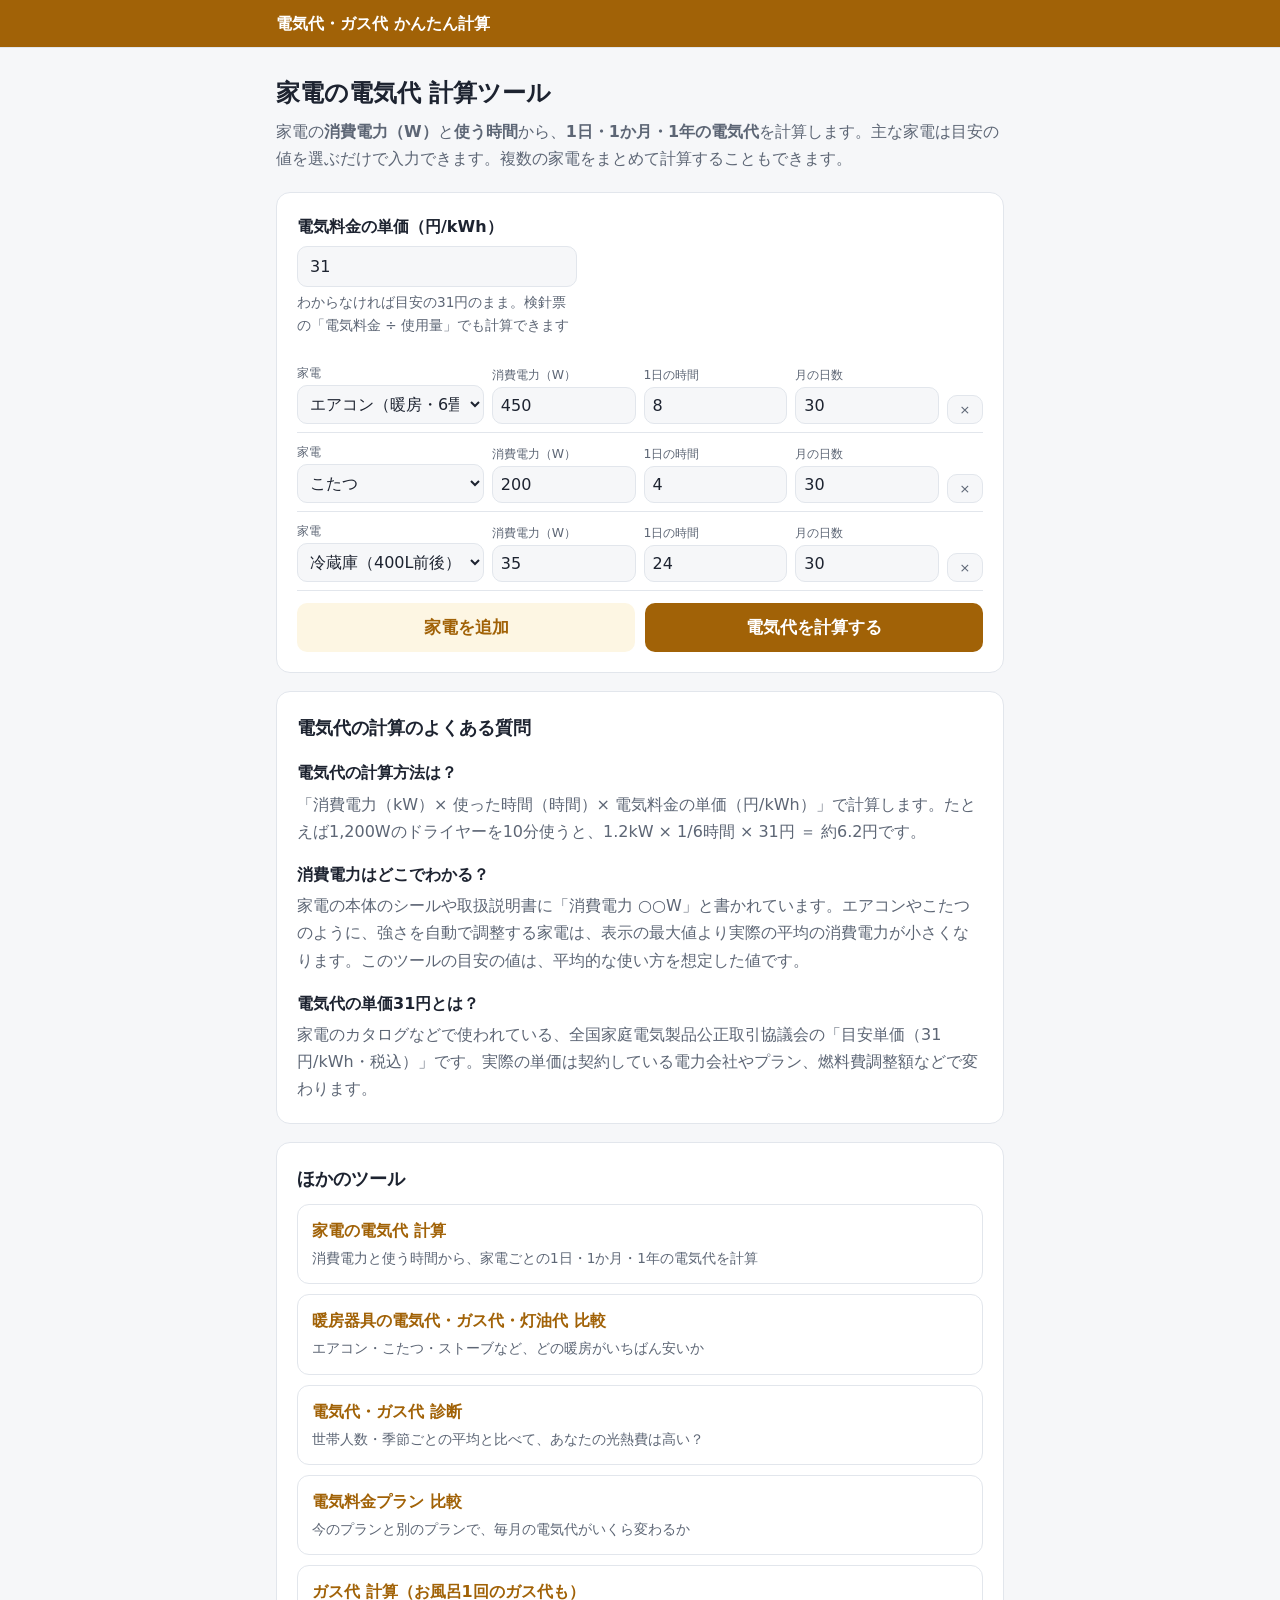
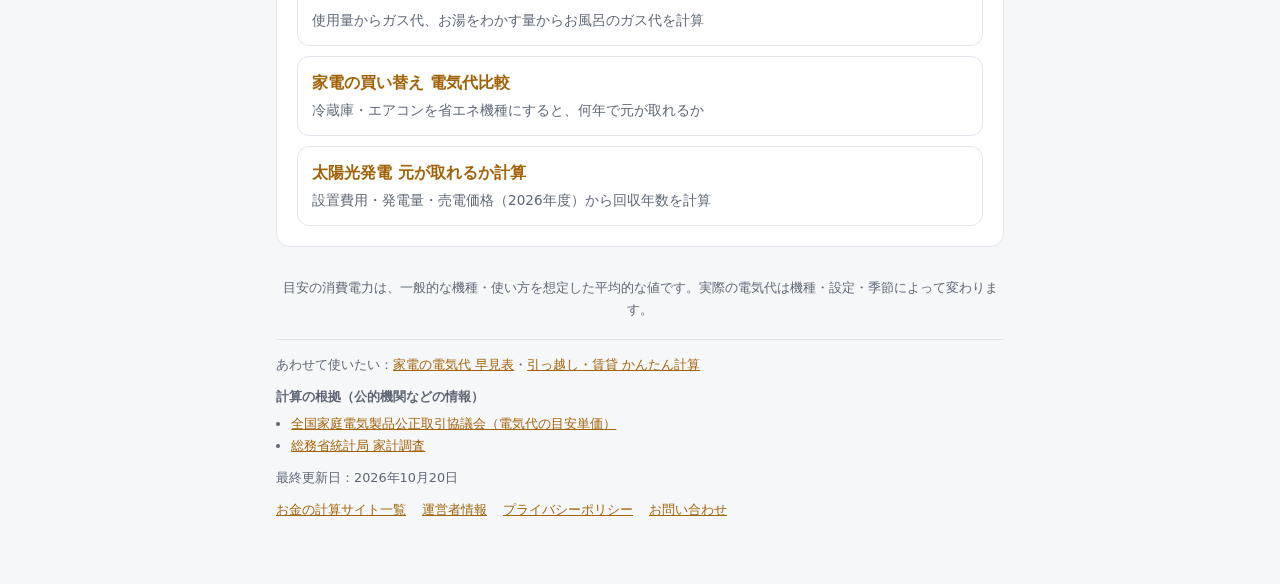
==== index.html @ 94075707 "最終更新日を最新のコミット日に合わせる Co-Authored-By: Claude Opus 5.5 <noreply@anthropic.com>" ====
<!doctype html>
<html lang="ja">
<head>
<meta charset="utf-8">
<meta name="viewport" content="width=device-width, initial-scale=1">
<title>家電の電気代 計算ツール｜消費電力（W）と時間から1日・1か月・1年の電気代を計算</title>
<meta name="description" content="エアコン・こたつ・冷蔵庫・ドライヤーなど、家電の消費電力（W）と使う時間を入れるだけで、1時間・1日・1か月・1年の電気代を計算。主な家電の目安の消費電力を選べて、複数の家電の合計もわかる無料ツールです。">
<link rel="canonical" href="https://okanenokeisan.com/denki/">
<!--sw-head-->
<meta property="og:type" content="website">
<meta property="og:site_name" content="電気代・ガス代 かんたん計算">
<meta property="og:title" content="家電の電気代 計算ツール｜消費電力（W）と時間から1日・1か月・1年の電気代を計算">
<meta property="og:description" content="エアコン・こたつ・冷蔵庫・ドライヤーなど、家電の消費電力（W）と使う時間を入れるだけで、1時間・1日・1か月・1年の電気代を計算。主な家電の目安の消費電力を選べて、複数の家電の合計もわかる無料ツールです。">
<meta property="og:url" content="https://okanenokeisan.com/denki/">
<meta property="og:locale" content="ja_JP">
<meta name="twitter:card" content="summary">
<link rel="icon" href="/favicon.ico" sizes="48x48">
<link rel="icon" href="/favicon.svg" type="image/svg+xml">
<script async src="https://www.googletagmanager.com/gtag/js?id=G-CTGWFB173X"></script>
<script>window.dataLayer=window.dataLayer||[];function gtag(){dataLayer.push(arguments);}gtag('js',new Date());gtag('config','G-CTGWFB173X');</script>
<!--/sw-head-->
<link rel="stylesheet" href="assets/style.css">
</head>
<body>
<header class="site-header"><div><a href="/denki/">電気代・ガス代 かんたん計算</a></div></header>
<div class="wrap">
  <h1>家電の電気代 計算ツール</h1>
  <p class="lead">家電の<strong>消費電力（W）</strong>と<strong>使う時間</strong>から、<strong>1日・1か月・1年の電気代</strong>を計算します。主な家電は目安の値を選ぶだけで入力できます。複数の家電をまとめて計算することもできます。</p>

  <div class="card">
    <div class="field" style="max-width:280px"><label for="rate">電気料金の単価（円/kWh）</label><input type="number" id="rate" min="0" step="0.1" value="31">
      <div class="hint">わからなければ目安の31円のまま。検針票の「電気料金 ÷ 使用量」でも計算できます</div></div>
    <div id="rows"></div>
    <div class="btns"><button id="add" class="sub">家電を追加</button><button id="calc">電気代を計算する</button></div>
  </div>

  <div class="card" id="result" hidden></div>

  <div class="ad">広告スペース</div>

  <div class="card faq">
    <h2>電気代の計算のよくある質問</h2>
    <h3>電気代の計算方法は？</h3>
    <p>「消費電力（kW）× 使った時間（時間）× 電気料金の単価（円/kWh）」で計算します。たとえば1,200Wのドライヤーを10分使うと、1.2kW × 1/6時間 × 31円 ＝ 約6.2円です。</p>
    <h3>消費電力はどこでわかる？</h3>
    <p>家電の本体のシールや取扱説明書に「消費電力 ○○W」と書かれています。エアコンやこたつのように、強さを自動で調整する家電は、表示の最大値より実際の平均の消費電力が小さくなります。このツールの目安の値は、平均的な使い方を想定した値です。</p>
    <h3>電気代の単価31円とは？</h3>
    <p>家電のカタログなどで使われている、全国家庭電気製品公正取引協議会の「目安単価（31円/kWh・税込）」です。実際の単価は契約している電力会社やプラン、燃料費調整額などで変わります。</p>
  </div>

  <div class="card" id="related"></div>

  <footer>目安の消費電力は、一般的な機種・使い方を想定した平均的な値です。実際の電気代は機種・設定・季節によって変わります。</footer>
<!--sw-foot-->
<div style="font-size:.8rem;color:var(--muted);margin-top:18px;border-top:1px solid var(--line);padding-top:14px"><p style="margin:0 0 10px">あわせて使いたい：<a href="/kaden/">家電の電気代 早見表</a>・<a href="/hikkoshi/">引っ越し・賃貸 かんたん計算</a></p><p style="margin:0 0 6px;font-weight:600">計算の根拠（公的機関などの情報）</p><ul style="margin:0 0 10px;padding-left:1.2em"><li><a href="https://www.eftc.or.jp/" target="_blank" rel="noopener">全国家庭電気製品公正取引協議会（電気代の目安単価）</a></li><li><a href="https://www.stat.go.jp/data/kakei/" target="_blank" rel="noopener">総務省統計局 家計調査</a></li></ul><p style="margin:0 0 10px">最終更新日：2026年10月20日</p><nav style="display:flex;flex-wrap:wrap;gap:6px 16px"><a href="/sites/">お金の計算サイト一覧</a><a href="/about/">運営者情報</a><a href="/privacy/">プライバシーポリシー</a><a href="/contact/">お問い合わせ</a></nav></div>
<!--/sw-foot-->
</div>

<script src="assets/site.js"></script>
<script>
const $ = id => document.getElementById(id);
// [名前, 平均の消費電力W, 1日の使用時間h]
const PRESETS = [
  ["エアコン（暖房・6畳用）", 450, 8], ["エアコン（暖房・14畳用）", 900, 8], ["エアコン（冷房・6畳用）", 300, 8],
  ["こたつ", 200, 4], ["ホットカーペット（2畳）", 250, 4], ["電気ストーブ・セラミックヒーター", 1000, 3],
  ["オイルヒーター", 700, 8], ["電気毛布", 40, 8], ["加湿器（スチーム式）", 300, 8],
  ["冷蔵庫（400L前後）", 35, 24], ["テレビ（50型）", 120, 4], ["照明（LED）", 10, 6],
  ["電子レンジ", 1000, 0.15], ["炊飯器（炊飯）", 300, 0.7], ["電気ケトル", 1250, 0.1],
  ["ドライヤー", 1200, 0.17], ["洗濯乾燥機（乾燥）", 1000, 1.5], ["浴室乾燥機", 1250, 2],
  ["パソコン（ノート）", 40, 6], ["パソコン（デスクトップ）", 200, 4], ["ゲーム機", 120, 2], ["そのほか（自分で入力）", 100, 1],
];
function addRow(i = 0) {
  const [name, w, h] = PRESETS[i];
  const el = document.createElement("div");
  el.className = "it";
  el.innerHTML = `
    <div class="nm"><label>家電</label><select class="p">${PRESETS.map((p, k) => `<option value="${k}" ${k === i ? "selected" : ""}>${p[0]}</option>`).join("")}</select></div>
    <div><label>消費電力（W）</label><input type="number" class="w" min="0" value="${w}"></div>
    <div><label>1日の時間</label><input type="number" class="h" min="0" max="24" step="0.05" value="${h}"></div>
    <div><label>月の日数</label><input type="number" class="d" min="0" max="31" value="30"></div>
    <button type="button" class="rm" aria-label="削除">×</button>`;
  el.querySelector(".p").addEventListener("change", e => { const p = PRESETS[e.target.value]; el.querySelector(".w").value = p[1]; el.querySelector(".h").value = p[2]; });
  el.querySelector(".rm").addEventListener("click", () => el.remove());
  $("rows").appendChild(el);
}

function calc() {
  const out = $("result");
  out.hidden = false;
  const rate = num("rate") || DEFAULT_RATE;
  const items = [...document.querySelectorAll("#rows .it")].map(el => {
    const g = c => Math.max(0, Number(el.querySelector(c).value) || 0);
    const name = PRESETS[el.querySelector(".p").value][0];
    const kwhDay = g(".w") / 1000 * g(".h");
    return { name, w: g(".w"), hour: g(".w") / 1000 * rate, day: kwhDay * rate, month: kwhDay * g(".d") * rate, year: kwhDay * g(".d") * 12 * rate, kwhMonth: kwhDay * g(".d") };
  }).filter(x => x.w > 0);
  if (!items.length) { out.innerHTML = '<p class="err">家電を1つ以上入力してください。</p>'; return; }
  const total = items.reduce((s, x) => s + x.month, 0);
  out.innerHTML = `
    <div class="big">
      <div class="stat warn"><div class="k">1か月の電気代（合計）</div><div class="v">${yen(total)}</div></div>
      <div class="stat"><div class="k">1年の電気代（合計）</div><div class="v">${yen(total * 12)}</div></div>
      <div class="stat"><div class="k">1か月の使用量</div><div class="v">${n1(items.reduce((s, x) => s + x.kwhMonth, 0))}kWh</div></div>
    </div>
    <div style="overflow-x:auto"><table class="info">
      <tr><th>家電</th><th class="num">1時間</th><th class="num">1日</th><th class="num">1か月</th><th class="num">1年</th></tr>
      ${items.map(x => `<tr><td>${x.name}<br><small style="color:var(--muted)">${x.w}W</small></td><td class="num">${n1(x.hour)}円</td><td class="num">${yen(x.day)}</td><td class="num">${yen(x.month)}</td><td class="num">${yen(x.year)}</td></tr>`).join("")}
    </table></div>
    <p class="note">単価${rate}円/kWhで計算しています。暖房器具のどれが安いかは → <a href="/denki/danbou/">暖房器具の比較</a> ／ 電気の契約を見直すといくら変わるかは → <a href="/denki/plan/">電気料金プラン 比較</a></p>`;
  out.scrollIntoView({ behavior: "smooth", block: "start" });
}
$("add").addEventListener("click", () => addRow(PRESETS.length - 1));
$("calc").addEventListener("click", calc);
[0, 3, 9].forEach(addRow);
</script>
</body>
</html>
---- assets/style.css ----
:root{
  --bg:#f6f7f9;--card:#fff;--text:#1d2330;--muted:#5d6675;--line:#e2e6ec;
  --accent:#a16207;--accent-soft:#fdf6e3;--on-accent:#fff;--good:#16a34a;--good-soft:#dcfce7;
  --warn:#ea580c;--warn-soft:#ffedd5;--off:#9aa3b2;--err:#dc2626;
}
@media (prefers-color-scheme: dark){
  :root{
    --bg:#0f1218;--card:#181c24;--text:#e7eaf0;--muted:#9aa3b2;--line:#2a303c;
    --accent:#facc15;--accent-soft:#33290d;--on-accent:#1f1600;--good:#4ade80;--good-soft:#12301f;
    --warn:#fb923c;--warn-soft:#3a2413;--off:#5d6675;--err:#f87171;
  }
}
*{box-sizing:border-box}
body{margin:0;background:var(--bg);color:var(--text);font-family:system-ui,-apple-system,"Hiragino Sans","Yu Gothic UI",sans-serif;line-height:1.7}
a{color:var(--accent)}
.site-header{background:var(--accent);border-bottom:1px solid var(--line)}
.site-header div{max-width:760px;margin:0 auto;padding:10px 16px}
.site-header a{font-weight:700;text-decoration:none;color:var(--on-accent)}
.wrap{max-width:760px;margin:0 auto;padding:24px 16px 64px}
h1{font-size:1.5rem;margin:.2em 0 .3em;line-height:1.4}
h2{font-size:1.15rem;margin:0 0 10px}
.lead{color:var(--muted);margin:0 0 20px}
.card{background:var(--card);border:1px solid var(--line);border-radius:14px;padding:20px;margin-bottom:18px}
label{display:block;font-weight:600;margin-bottom:6px}
.field{margin-bottom:16px}
input[type=date],input[type=number],input[type=text],select,textarea{width:100%;padding:10px 12px;font-size:1rem;border:1px solid var(--line);border-radius:10px;background:var(--bg);color:var(--text);font-family:inherit}
.row{display:grid;grid-template-columns:1fr 1fr;gap:14px}
@media (max-width:520px){.row{grid-template-columns:1fr}}
.checks{display:flex;flex-wrap:wrap;gap:8px 18px}
.checks label{font-weight:400;display:flex;align-items:center;gap:6px;margin:0}
.hint{font-size:.85rem;color:var(--muted);margin-top:4px}
button{width:100%;padding:13px;font-size:1.05rem;font-weight:700;border:0;border-radius:10px;background:var(--accent);color:var(--on-accent);cursor:pointer;font-family:inherit}
button:hover{filter:brightness(1.08)}
button.sub{background:var(--accent-soft);color:var(--accent)}
.big{display:grid;grid-template-columns:repeat(3,1fr);gap:10px;margin-bottom:14px}
@media (max-width:520px){.big{grid-template-columns:1fr}}
.stat{border-radius:12px;padding:14px;background:var(--bg)}
.stat .k{font-size:.8rem;color:var(--muted)}
.stat .v{font-size:1.25rem;font-weight:700}
.stat.warn .v{color:var(--warn)} .stat.good .v{color:var(--good)}
.err{color:var(--err);font-weight:600}
table.info{width:100%;border-collapse:collapse;font-size:.95rem}
table.info td,table.info th{padding:8px 4px;border-bottom:1px solid var(--line);vertical-align:top;text-align:left}
table.info th{color:var(--muted);font-weight:500;font-size:.85rem}
table.info td:first-child{color:var(--muted)}
table.info td.num,table.info th.num{text-align:right;font-variant-numeric:tabular-nums}
.note{font-size:.85rem;color:var(--muted);background:var(--bg);border-radius:10px;padding:10px 12px;margin-top:12px}
.ad{display:none}
.ad.on{display:block;border:1px solid var(--line);border-radius:12px;padding:14px;margin-bottom:18px;background:var(--card)}
.faq h3{font-size:1rem;margin:16px 0 4px}
.faq p{margin:0;color:var(--muted)}
.tools{list-style:none;margin:0;padding:0;display:grid;gap:10px}
.tools a{display:block;padding:12px 14px;border:1px solid var(--line);border-radius:12px;text-decoration:none;color:var(--text);background:var(--card)}
.tools a:hover{border-color:var(--accent)}
.tools b{display:block;color:var(--accent)}
.tools span{font-size:.85rem;color:var(--muted)}
footer{font-size:.8rem;color:var(--muted);text-align:center;margin-top:30px}
.verdict{font-size:1.2rem;font-weight:700;margin:0 0 10px}
.verdict.ok{color:var(--good)} .verdict.ng{color:var(--warn)}
.q{padding:12px 0;border-bottom:1px solid var(--line)}
.q .t{font-weight:600;margin-bottom:6px}
.it{display:grid;grid-template-columns:1.3fr 1fr 1fr 1fr 36px;gap:8px;align-items:end;padding:8px 0;border-bottom:1px solid var(--line)}
.it label{font-size:.78rem;font-weight:500;color:var(--muted);margin-bottom:2px}
.it input,.it select{padding:8px}
.it .rm{width:auto;padding:6px 10px;font-size:.8rem;font-weight:500;background:var(--bg);color:var(--muted);border:1px solid var(--line)}
@media (max-width:560px){.it{grid-template-columns:1fr 1fr}.it .nm{grid-column:1/3}}
.btns{display:grid;grid-template-columns:1fr 1fr;gap:10px;margin-top:12px}
tr.best td{background:var(--good-soft);font-weight:700}
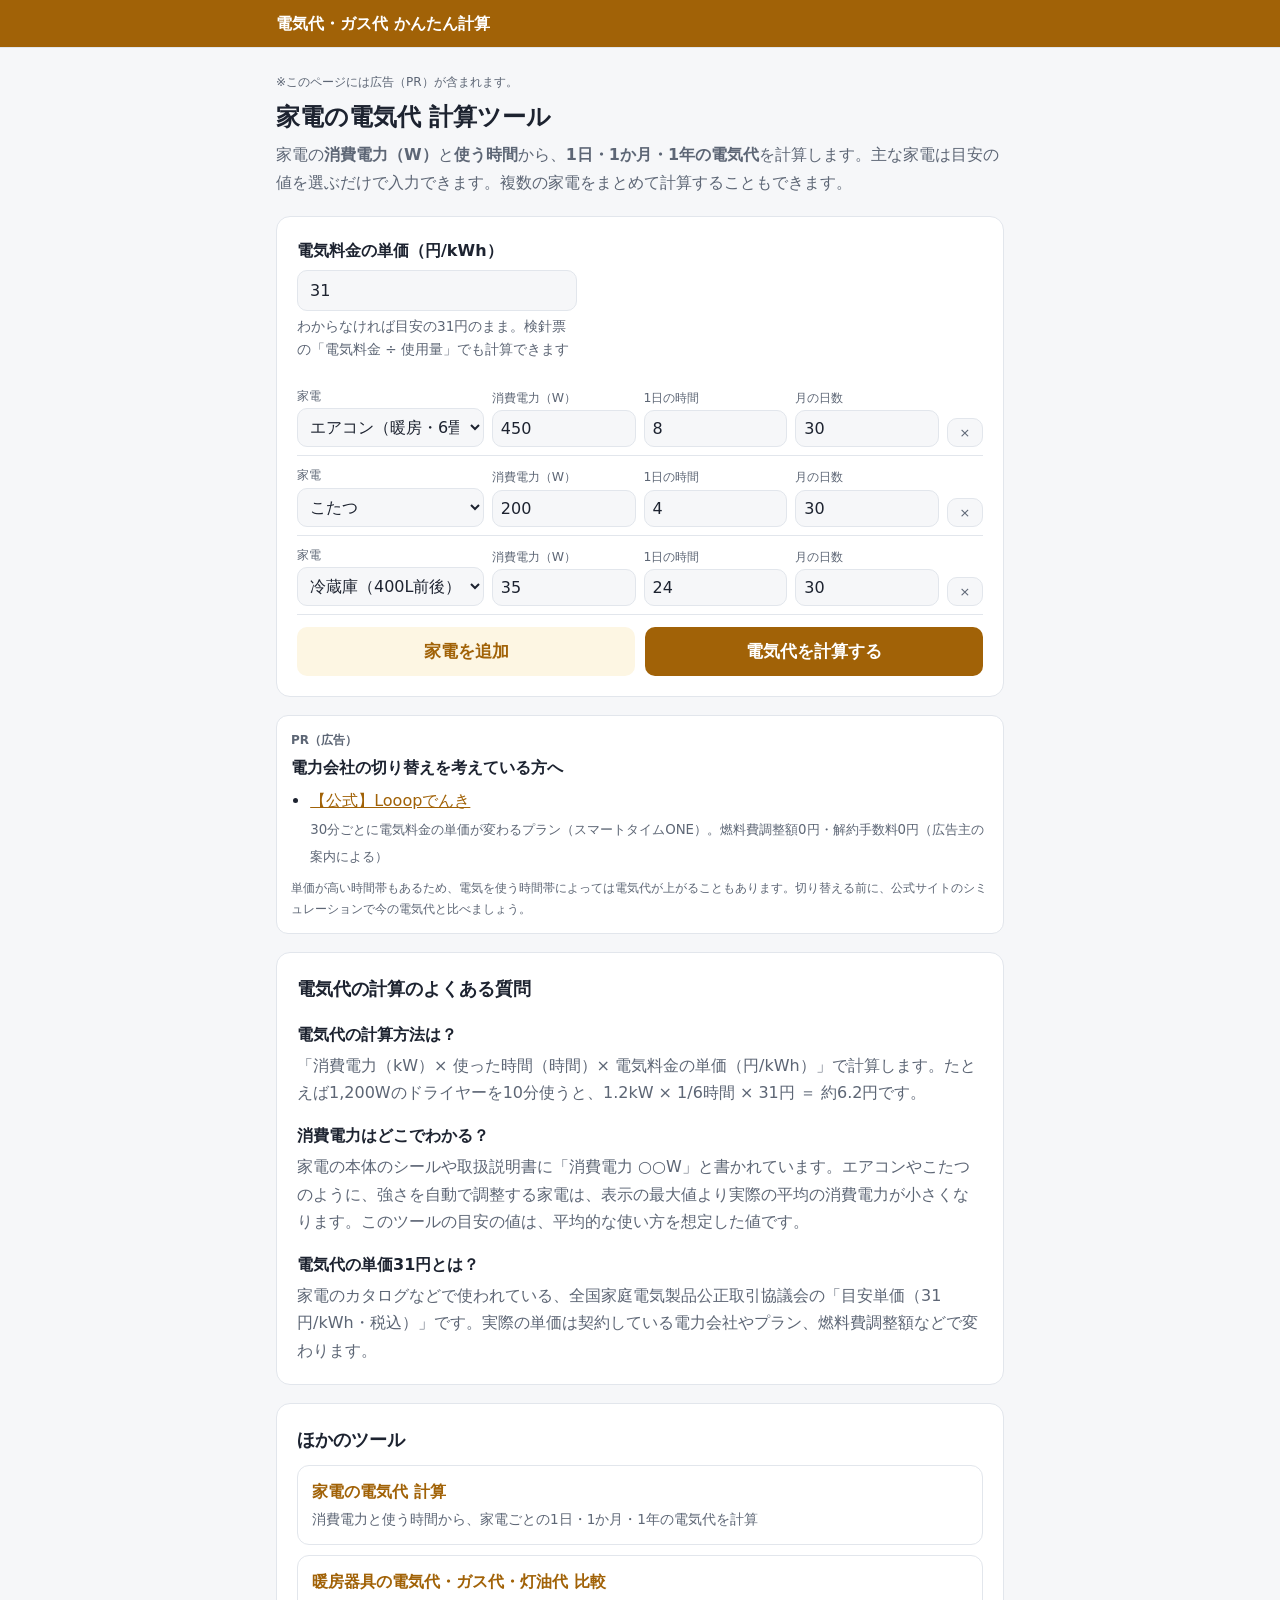
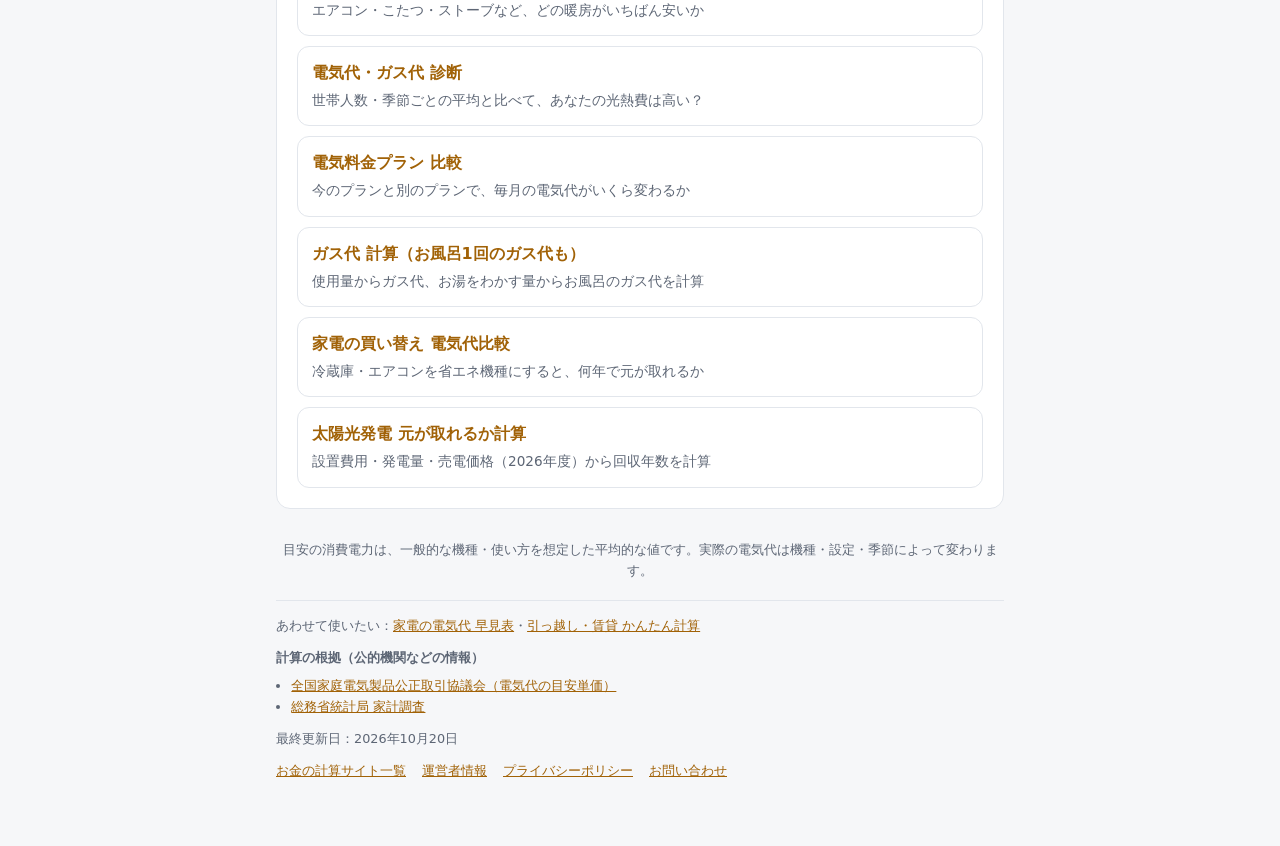
==== commit f06192f4: "テンプスタッフ（jikyu-hayami）とLooop（denki）の広告を掲載 Co-Authored-By: Claude Opus 5.5 <noreply@anthropic.com>" ====
--- a/index.html
+++ b/index.html
@@ -24,6 +24,7 @@
 <body>
 <header class="site-header"><div><a href="/denki/">電気代・ガス代 かんたん計算</a></div></header>
 <div class="wrap">
+<!--sw-pr--><p class="pr-note" style="font-size:.75rem;color:var(--muted);margin:0 0 8px">※このページには広告（PR）が含まれます。</p><!--/sw-pr-->
   <h1>家電の電気代 計算ツール</h1>
   <p class="lead">家電の<strong>消費電力（W）</strong>と<strong>使う時間</strong>から、<strong>1日・1か月・1年の電気代</strong>を計算します。主な家電は目安の値を選ぶだけで入力できます。複数の家電をまとめて計算することもできます。</p>
 
@@ -36,7 +37,7 @@
 
   <div class="card" id="result" hidden></div>
 
-  <div class="ad">広告スペース</div>
+  <!--sw-ad--><div class="ad on"><p style="margin:0 0 4px;font-size:.75rem;color:var(--muted);font-weight:700">PR（広告）</p><p style="margin:0 0 6px;font-weight:700">電力会社の切り替えを考えている方へ</p><ul style="margin:0;padding-left:1.2em"><li style="margin:4px 0"><a href="https://px.a8.net/svt/ejp?a8mat=4BEK9C+E51N02+4H9U+BX3J6&id1=denki&id2=top" rel="nofollow sponsored">【公式】Looopでんき</a><img border="0" width="1" height="1" src="https://www15.a8.net/0.gif?a8mat=4BEK9C+E51N02+4H9U+BX3J6" alt=""><br><small style="color:var(--muted)">30分ごとに電気料金の単価が変わるプラン（スマートタイムONE）。燃料費調整額0円・解約手数料0円（広告主の案内による）</small></li></ul><p style="margin:8px 0 0;font-size:.78rem;color:var(--muted)">単価が高い時間帯もあるため、電気を使う時間帯によっては電気代が上がることもあります。切り替える前に、公式サイトのシミュレーションで今の電気代と比べましょう。</p></div><!--/sw-ad-->
 
   <div class="card faq">
     <h2>電気代の計算のよくある質問</h2>
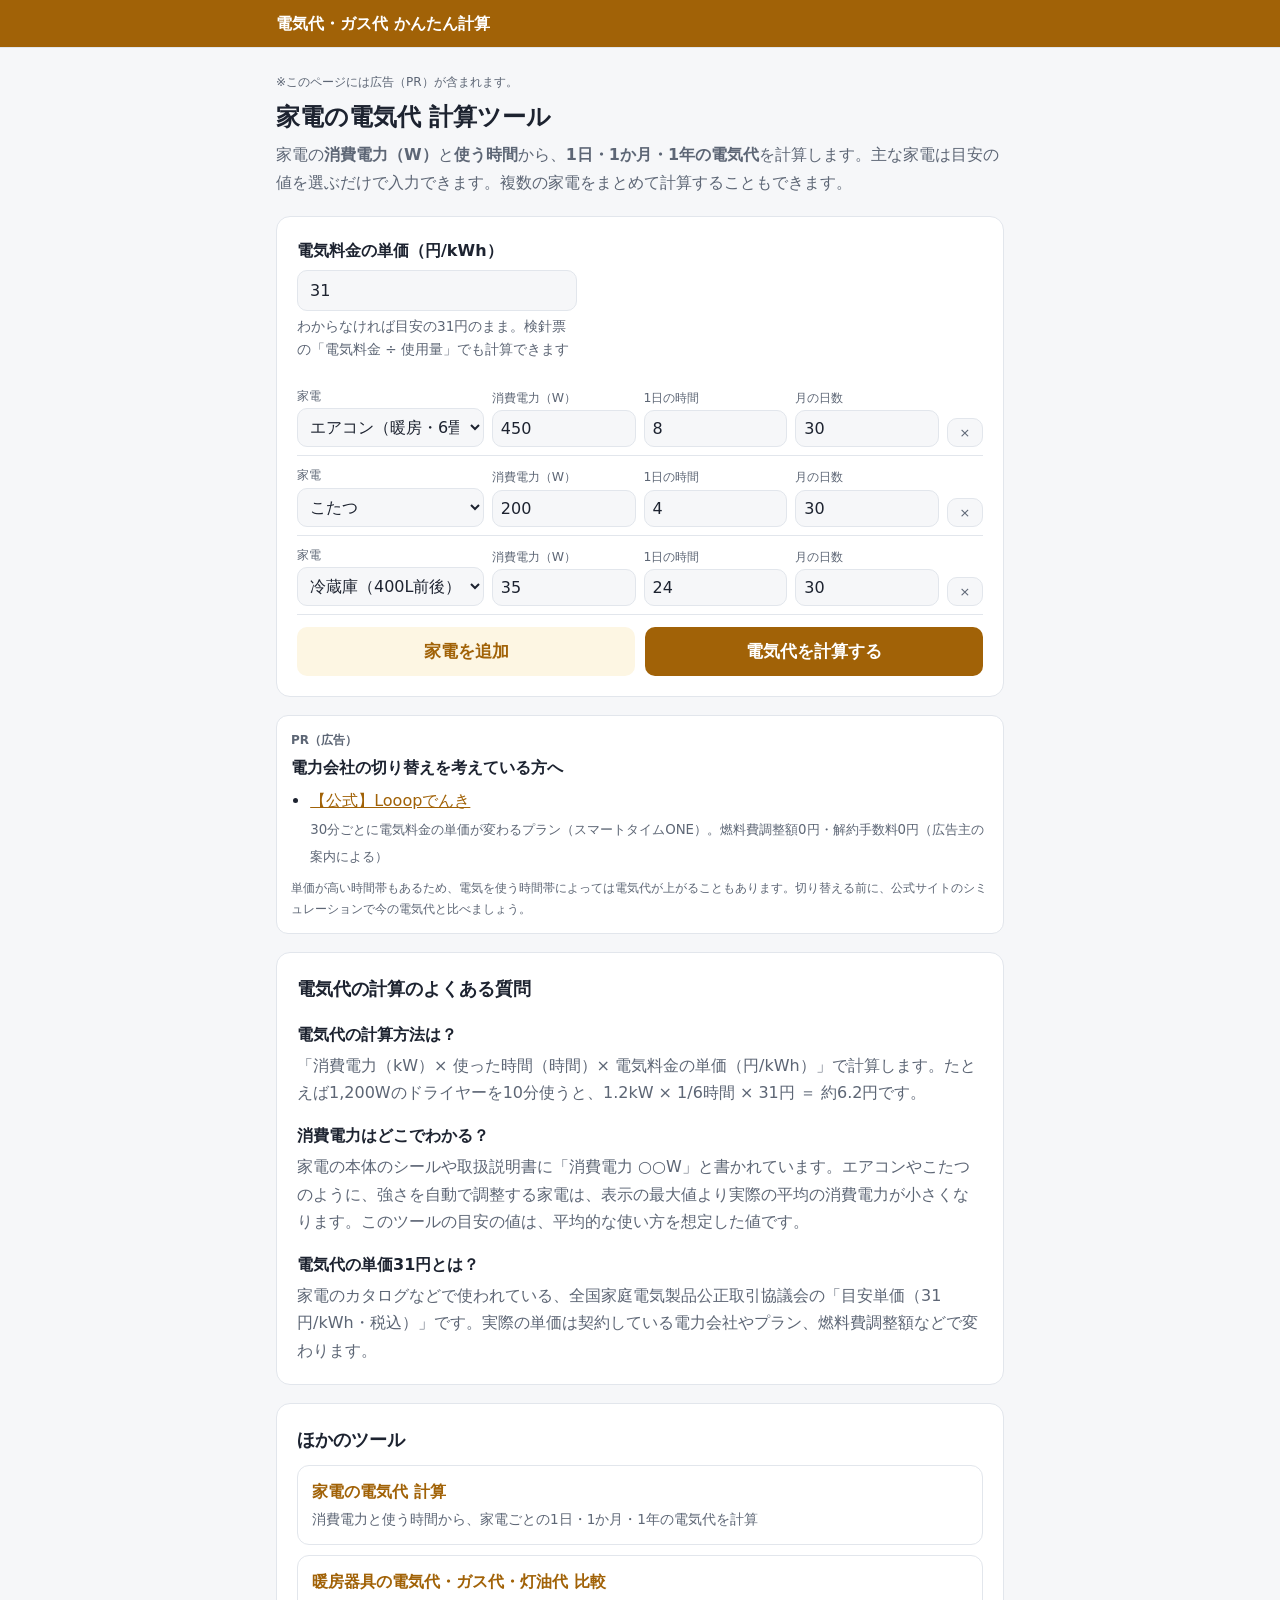
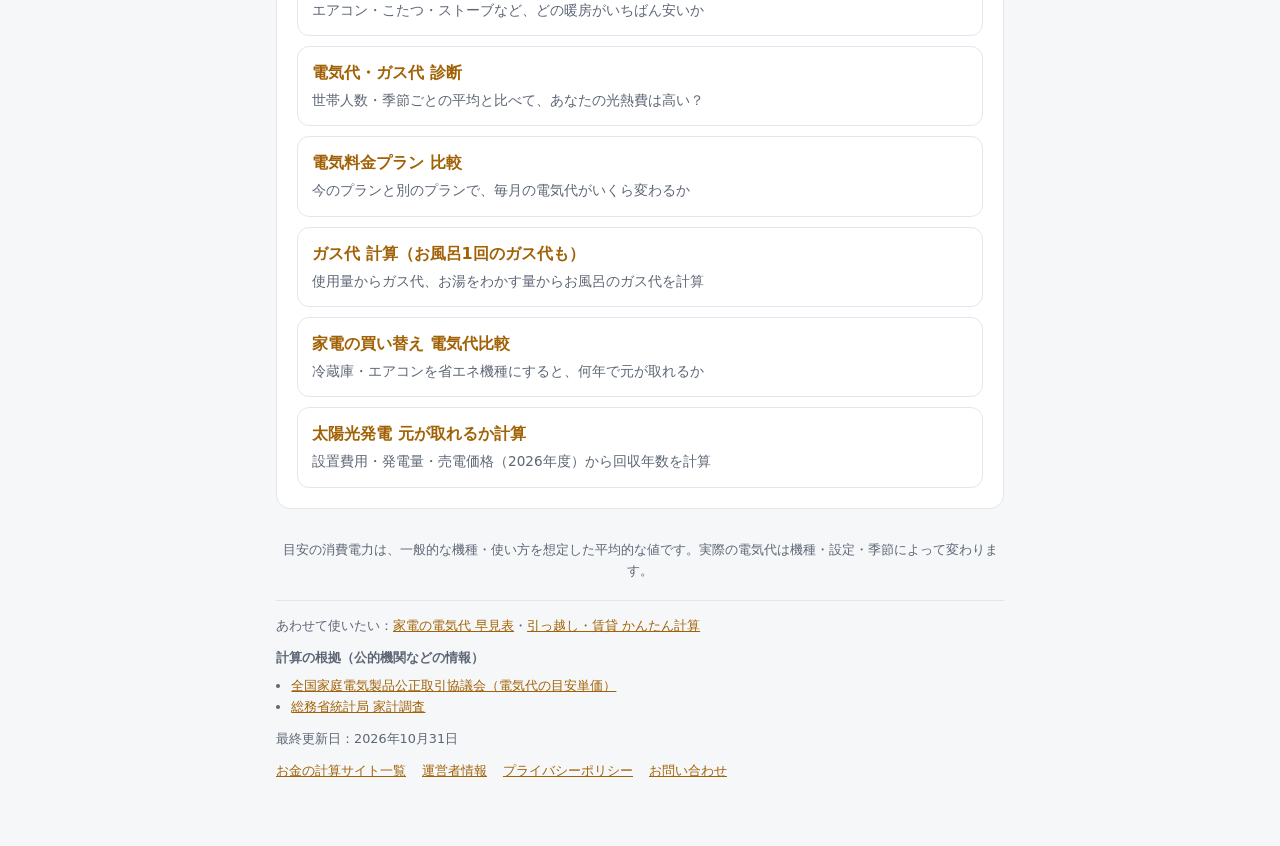
==== commit 5f77b63b: "最終更新日を反映 Co-Authored-By: Claude Opus 5.5 <noreply@anthropic.com>" ====
--- a/index.html
+++ b/index.html
@@ -53,7 +53,7 @@
 
   <footer>目安の消費電力は、一般的な機種・使い方を想定した平均的な値です。実際の電気代は機種・設定・季節によって変わります。</footer>
 <!--sw-foot-->
-<div style="font-size:.8rem;color:var(--muted);margin-top:18px;border-top:1px solid var(--line);padding-top:14px"><p style="margin:0 0 10px">あわせて使いたい：<a href="/kaden/">家電の電気代 早見表</a>・<a href="/hikkoshi/">引っ越し・賃貸 かんたん計算</a></p><p style="margin:0 0 6px;font-weight:600">計算の根拠（公的機関などの情報）</p><ul style="margin:0 0 10px;padding-left:1.2em"><li><a href="https://www.eftc.or.jp/" target="_blank" rel="noopener">全国家庭電気製品公正取引協議会（電気代の目安単価）</a></li><li><a href="https://www.stat.go.jp/data/kakei/" target="_blank" rel="noopener">総務省統計局 家計調査</a></li></ul><p style="margin:0 0 10px">最終更新日：2026年10月20日</p><nav style="display:flex;flex-wrap:wrap;gap:6px 16px"><a href="/sites/">お金の計算サイト一覧</a><a href="/about/">運営者情報</a><a href="/privacy/">プライバシーポリシー</a><a href="/contact/">お問い合わせ</a></nav></div>
+<div style="font-size:.8rem;color:var(--muted);margin-top:18px;border-top:1px solid var(--line);padding-top:14px"><p style="margin:0 0 10px">あわせて使いたい：<a href="/kaden/">家電の電気代 早見表</a>・<a href="/hikkoshi/">引っ越し・賃貸 かんたん計算</a></p><p style="margin:0 0 6px;font-weight:600">計算の根拠（公的機関などの情報）</p><ul style="margin:0 0 10px;padding-left:1.2em"><li><a href="https://www.eftc.or.jp/" target="_blank" rel="noopener">全国家庭電気製品公正取引協議会（電気代の目安単価）</a></li><li><a href="https://www.stat.go.jp/data/kakei/" target="_blank" rel="noopener">総務省統計局 家計調査</a></li></ul><p style="margin:0 0 10px">最終更新日：2026年10月31日</p><nav style="display:flex;flex-wrap:wrap;gap:6px 16px"><a href="/sites/">お金の計算サイト一覧</a><a href="/about/">運営者情報</a><a href="/privacy/">プライバシーポリシー</a><a href="/contact/">お問い合わせ</a></nav></div>
 <!--/sw-foot-->
 </div>
 
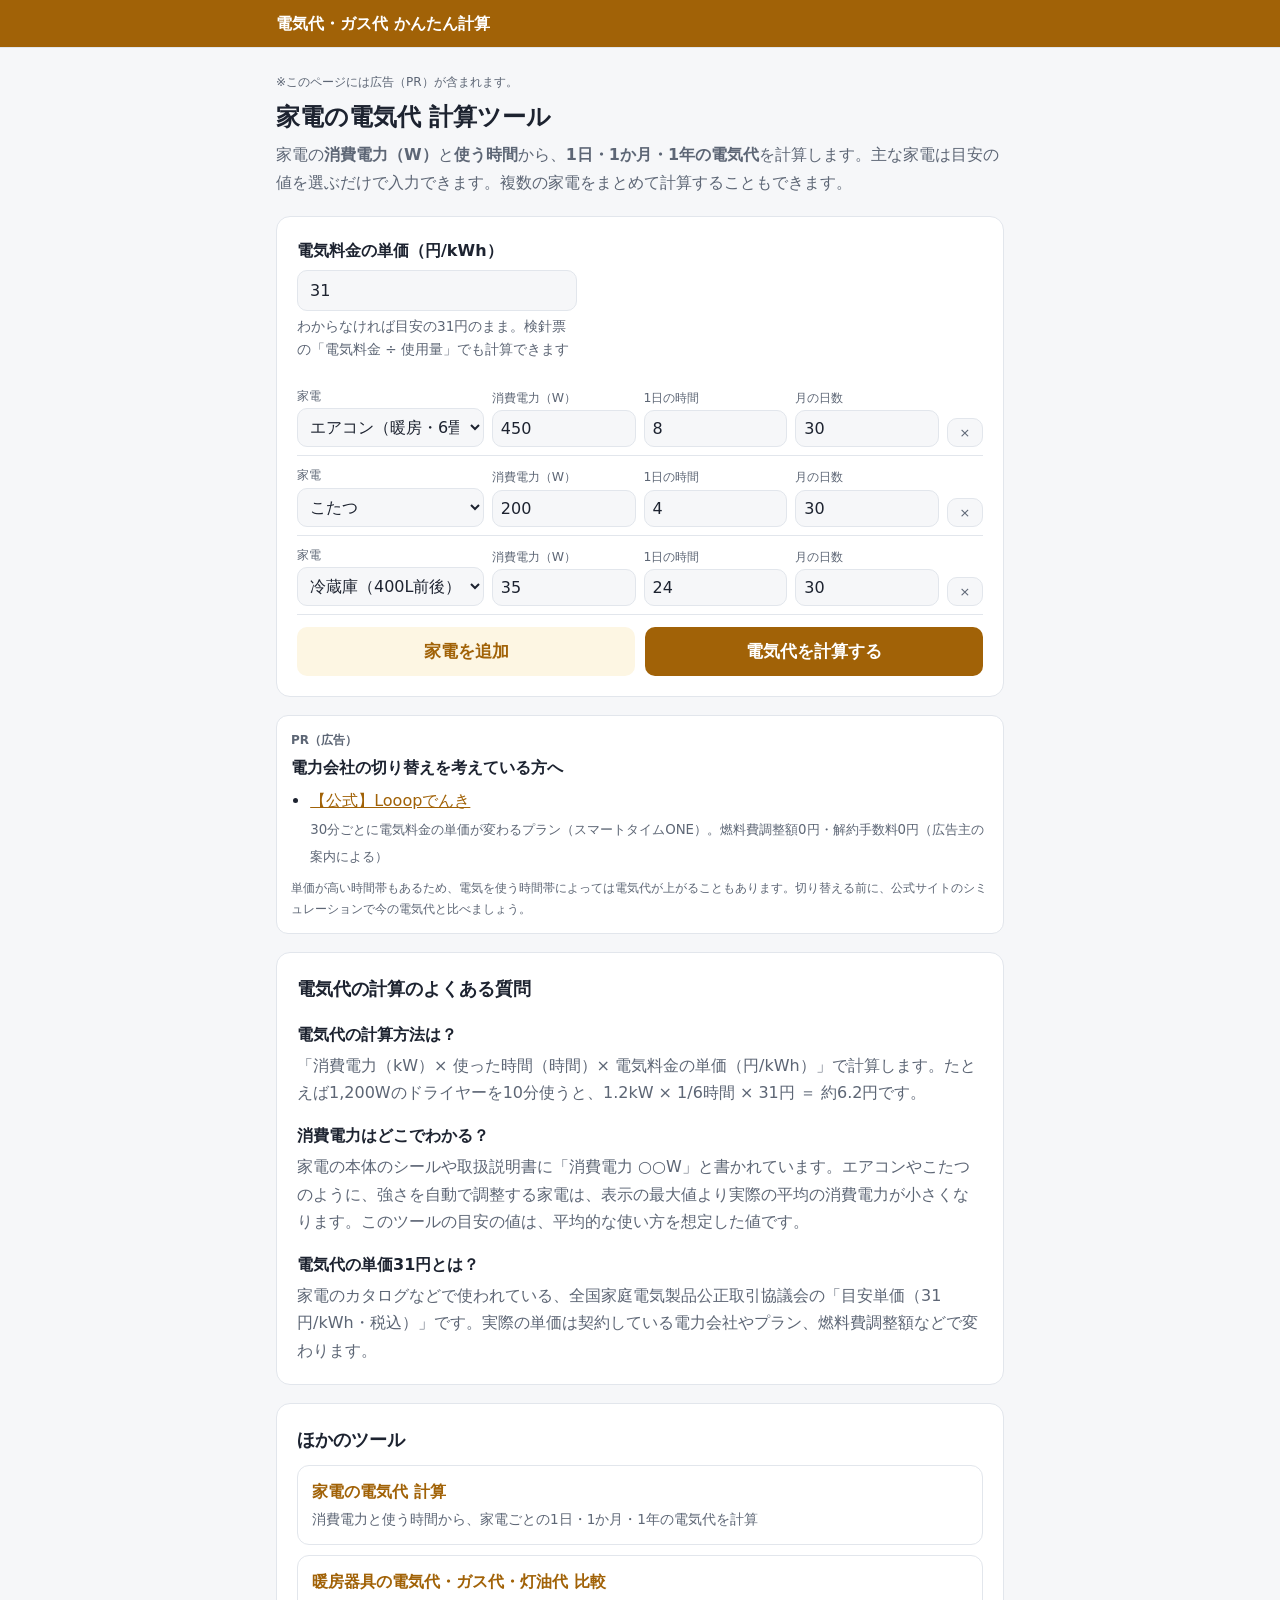
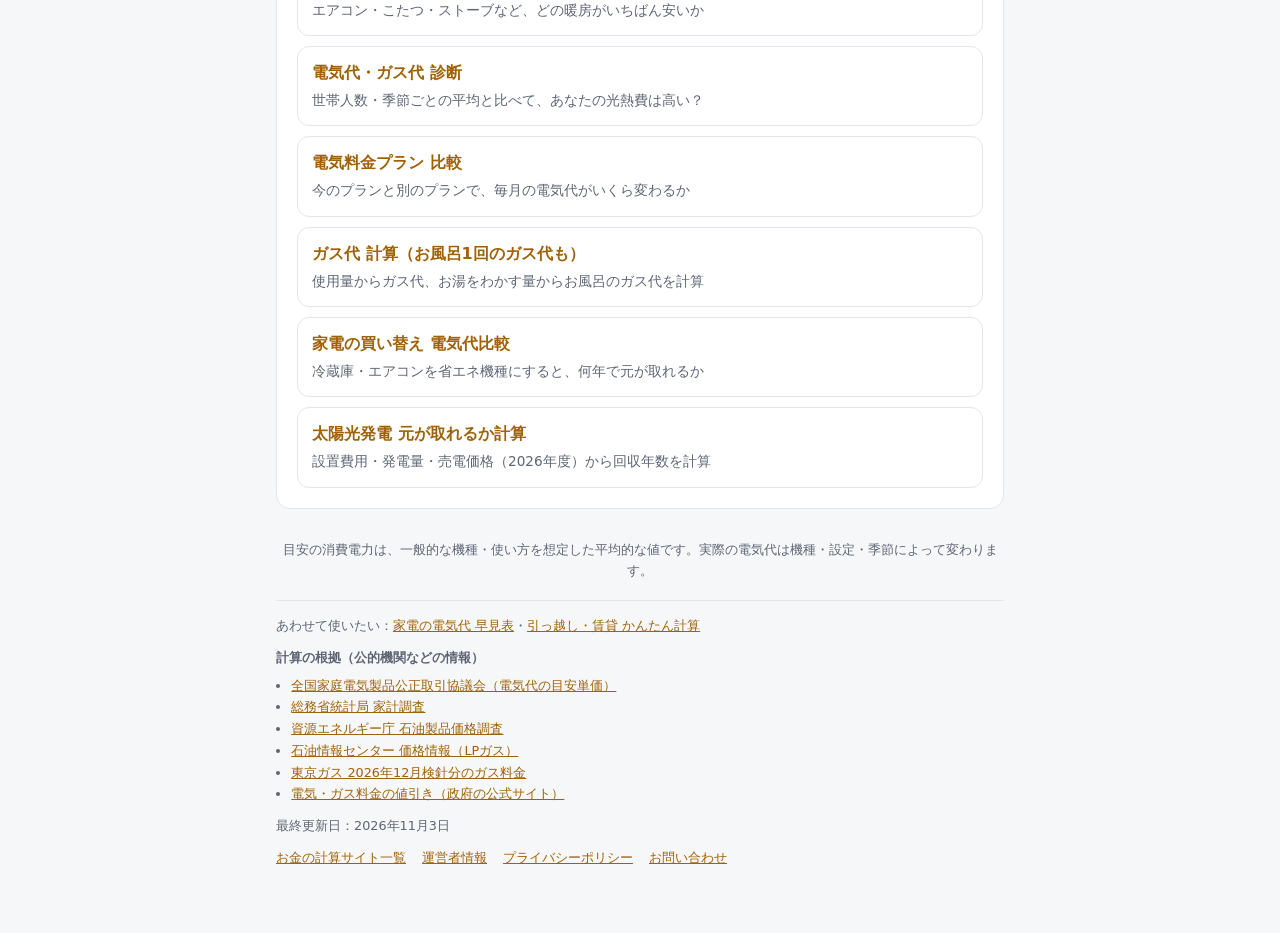
==== commit f1a57265: "暖房費の単価を2026年11月時点に更新（灯油144円・プロパン730円）し、今冬の値引きを追記 Co-Authored-By: Claude Opus 5.5 <noreply@anthropic." ====
--- a/index.html
+++ b/index.html
@@ -53,7 +53,7 @@
 
   <footer>目安の消費電力は、一般的な機種・使い方を想定した平均的な値です。実際の電気代は機種・設定・季節によって変わります。</footer>
 <!--sw-foot-->
-<div style="font-size:.8rem;color:var(--muted);margin-top:18px;border-top:1px solid var(--line);padding-top:14px"><p style="margin:0 0 10px">あわせて使いたい：<a href="/kaden/">家電の電気代 早見表</a>・<a href="/hikkoshi/">引っ越し・賃貸 かんたん計算</a></p><p style="margin:0 0 6px;font-weight:600">計算の根拠（公的機関などの情報）</p><ul style="margin:0 0 10px;padding-left:1.2em"><li><a href="https://www.eftc.or.jp/" target="_blank" rel="noopener">全国家庭電気製品公正取引協議会（電気代の目安単価）</a></li><li><a href="https://www.stat.go.jp/data/kakei/" target="_blank" rel="noopener">総務省統計局 家計調査</a></li></ul><p style="margin:0 0 10px">最終更新日：2026年10月31日</p><nav style="display:flex;flex-wrap:wrap;gap:6px 16px"><a href="/sites/">お金の計算サイト一覧</a><a href="/about/">運営者情報</a><a href="/privacy/">プライバシーポリシー</a><a href="/contact/">お問い合わせ</a></nav></div>
+<div style="font-size:.8rem;color:var(--muted);margin-top:18px;border-top:1px solid var(--line);padding-top:14px"><p style="margin:0 0 10px">あわせて使いたい：<a href="/kaden/">家電の電気代 早見表</a>・<a href="/hikkoshi/">引っ越し・賃貸 かんたん計算</a></p><p style="margin:0 0 6px;font-weight:600">計算の根拠（公的機関などの情報）</p><ul style="margin:0 0 10px;padding-left:1.2em"><li><a href="https://www.eftc.or.jp/" target="_blank" rel="noopener">全国家庭電気製品公正取引協議会（電気代の目安単価）</a></li><li><a href="https://www.stat.go.jp/data/kakei/" target="_blank" rel="noopener">総務省統計局 家計調査</a></li><li><a href="https://www.enecho.meti.go.jp/statistics/petroleum_and_lpgas/pl007/" target="_blank" rel="noopener">資源エネルギー庁 石油製品価格調査</a></li><li><a href="https://oil-info.ieej.or.jp/price/price_ippan_lp_maitsuki.html" target="_blank" rel="noopener">石油情報センター 価格情報（LPガス）</a></li><li><a href="https://www.tokyo-gas.co.jp/news/press/20261029-03.html" target="_blank" rel="noopener">東京ガス 2026年12月検針分のガス料金</a></li><li><a href="https://denkigas-gekihenkanwa.go.jp/" target="_blank" rel="noopener">電気・ガス料金の値引き（政府の公式サイト）</a></li></ul><p style="margin:0 0 10px">最終更新日：2026年11月3日</p><nav style="display:flex;flex-wrap:wrap;gap:6px 16px"><a href="/sites/">お金の計算サイト一覧</a><a href="/about/">運営者情報</a><a href="/privacy/">プライバシーポリシー</a><a href="/contact/">お問い合わせ</a></nav></div>
 <!--/sw-foot-->
 </div>
 
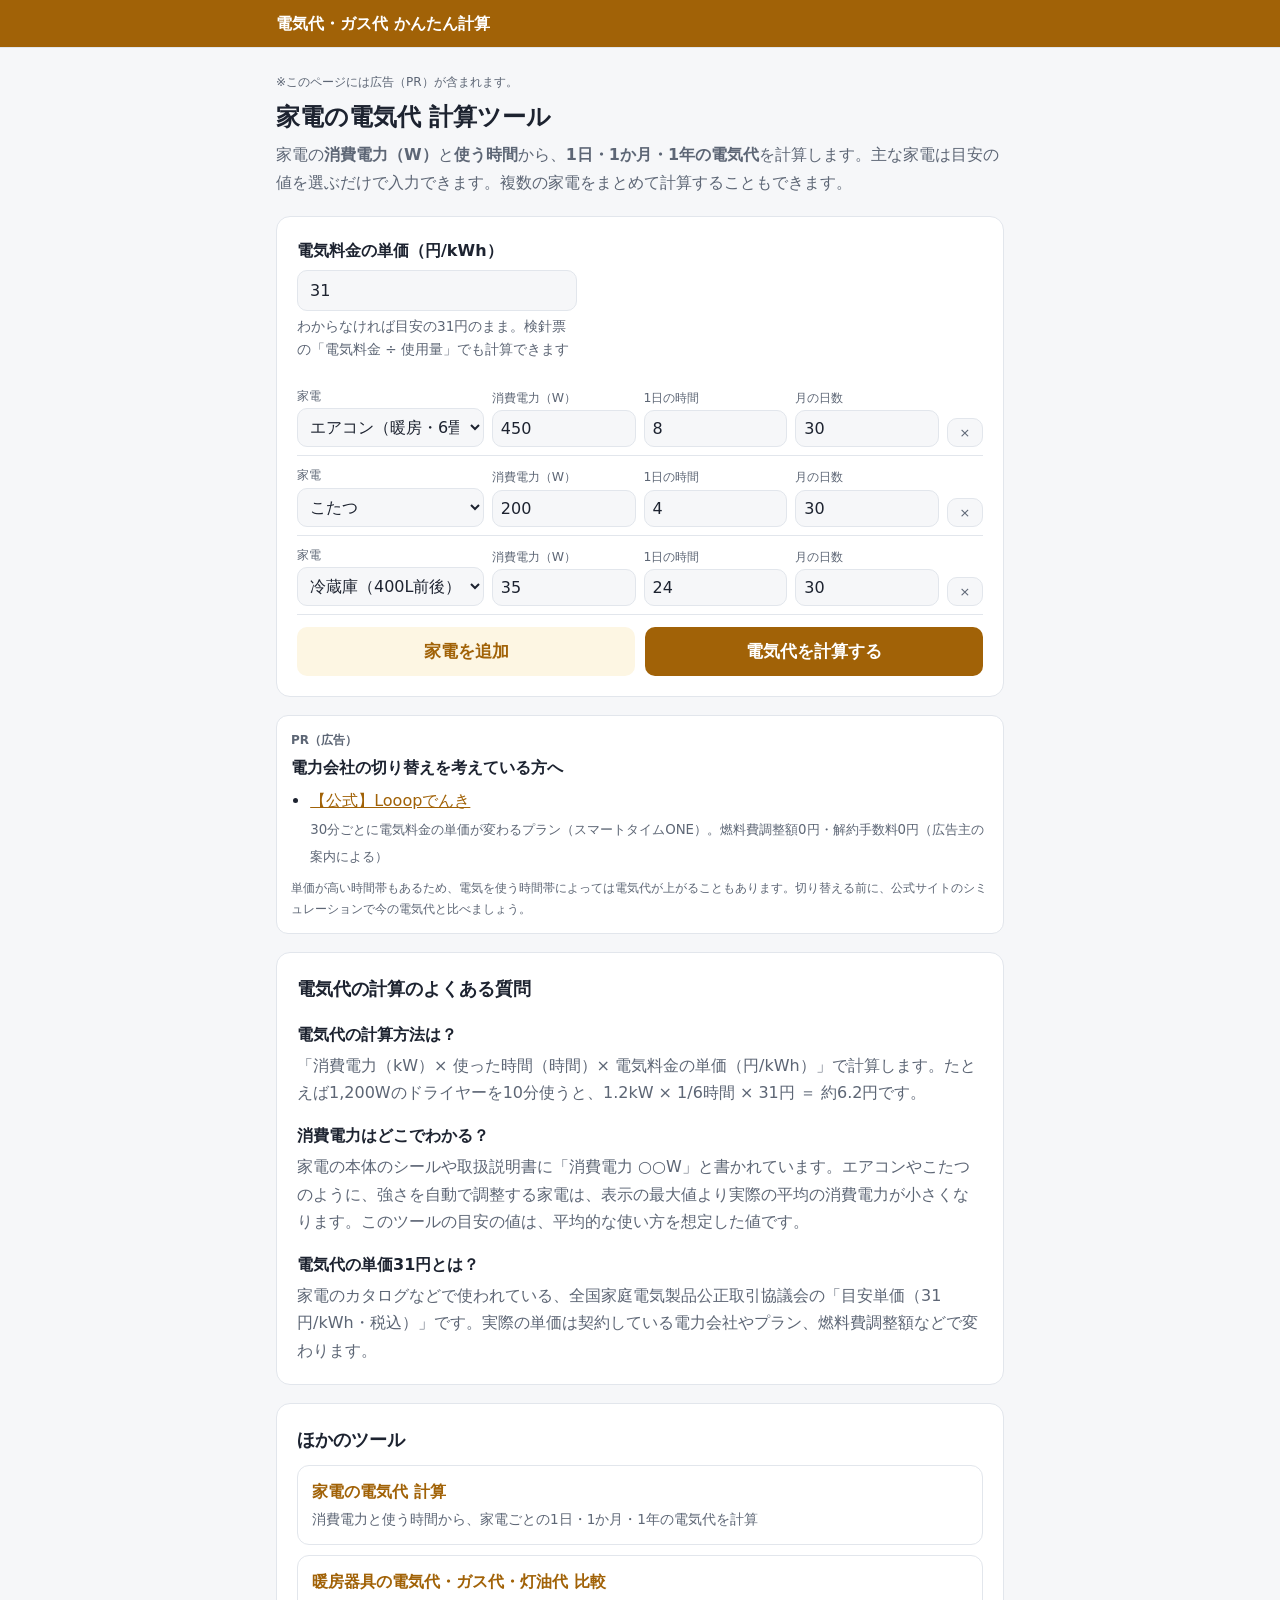
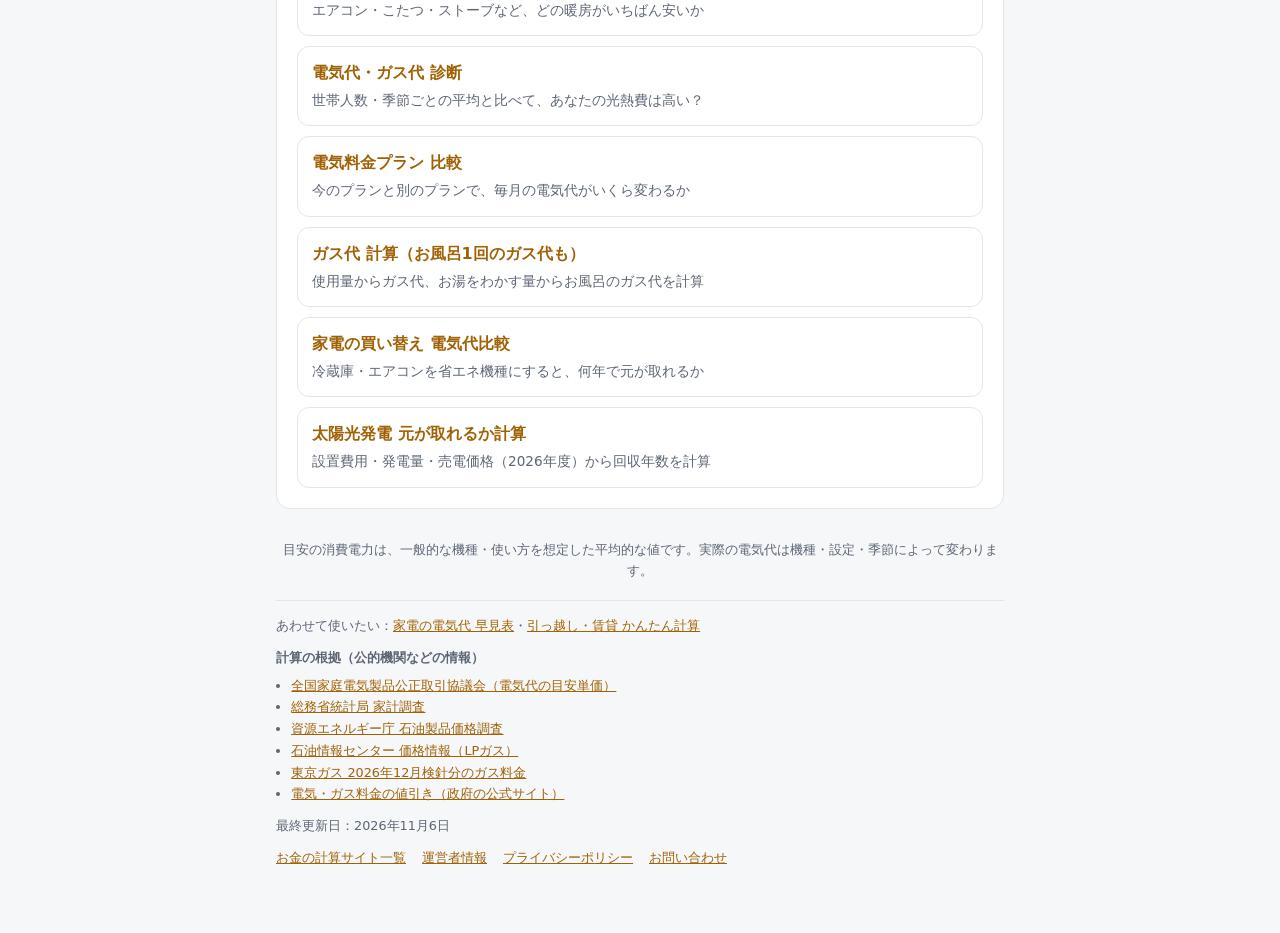
==== commit 28d592cb: "最終更新日を反映 Co-Authored-By: Claude Opus 5.5 <noreply@anthropic.com>" ====
--- a/index.html
+++ b/index.html
@@ -53,7 +53,7 @@
 
   <footer>目安の消費電力は、一般的な機種・使い方を想定した平均的な値です。実際の電気代は機種・設定・季節によって変わります。</footer>
 <!--sw-foot-->
-<div style="font-size:.8rem;color:var(--muted);margin-top:18px;border-top:1px solid var(--line);padding-top:14px"><p style="margin:0 0 10px">あわせて使いたい：<a href="/kaden/">家電の電気代 早見表</a>・<a href="/hikkoshi/">引っ越し・賃貸 かんたん計算</a></p><p style="margin:0 0 6px;font-weight:600">計算の根拠（公的機関などの情報）</p><ul style="margin:0 0 10px;padding-left:1.2em"><li><a href="https://www.eftc.or.jp/" target="_blank" rel="noopener">全国家庭電気製品公正取引協議会（電気代の目安単価）</a></li><li><a href="https://www.stat.go.jp/data/kakei/" target="_blank" rel="noopener">総務省統計局 家計調査</a></li><li><a href="https://www.enecho.meti.go.jp/statistics/petroleum_and_lpgas/pl007/" target="_blank" rel="noopener">資源エネルギー庁 石油製品価格調査</a></li><li><a href="https://oil-info.ieej.or.jp/price/price_ippan_lp_maitsuki.html" target="_blank" rel="noopener">石油情報センター 価格情報（LPガス）</a></li><li><a href="https://www.tokyo-gas.co.jp/news/press/20261029-03.html" target="_blank" rel="noopener">東京ガス 2026年12月検針分のガス料金</a></li><li><a href="https://denkigas-gekihenkanwa.go.jp/" target="_blank" rel="noopener">電気・ガス料金の値引き（政府の公式サイト）</a></li></ul><p style="margin:0 0 10px">最終更新日：2026年11月3日</p><nav style="display:flex;flex-wrap:wrap;gap:6px 16px"><a href="/sites/">お金の計算サイト一覧</a><a href="/about/">運営者情報</a><a href="/privacy/">プライバシーポリシー</a><a href="/contact/">お問い合わせ</a></nav></div>
+<div style="font-size:.8rem;color:var(--muted);margin-top:18px;border-top:1px solid var(--line);padding-top:14px"><p style="margin:0 0 10px">あわせて使いたい：<a href="/kaden/">家電の電気代 早見表</a>・<a href="/hikkoshi/">引っ越し・賃貸 かんたん計算</a></p><p style="margin:0 0 6px;font-weight:600">計算の根拠（公的機関などの情報）</p><ul style="margin:0 0 10px;padding-left:1.2em"><li><a href="https://www.eftc.or.jp/" target="_blank" rel="noopener">全国家庭電気製品公正取引協議会（電気代の目安単価）</a></li><li><a href="https://www.stat.go.jp/data/kakei/" target="_blank" rel="noopener">総務省統計局 家計調査</a></li><li><a href="https://www.enecho.meti.go.jp/statistics/petroleum_and_lpgas/pl007/" target="_blank" rel="noopener">資源エネルギー庁 石油製品価格調査</a></li><li><a href="https://oil-info.ieej.or.jp/price/price_ippan_lp_maitsuki.html" target="_blank" rel="noopener">石油情報センター 価格情報（LPガス）</a></li><li><a href="https://www.tokyo-gas.co.jp/news/press/20261029-03.html" target="_blank" rel="noopener">東京ガス 2026年12月検針分のガス料金</a></li><li><a href="https://denkigas-gekihenkanwa.go.jp/" target="_blank" rel="noopener">電気・ガス料金の値引き（政府の公式サイト）</a></li></ul><p style="margin:0 0 10px">最終更新日：2026年11月6日</p><nav style="display:flex;flex-wrap:wrap;gap:6px 16px"><a href="/sites/">お金の計算サイト一覧</a><a href="/about/">運営者情報</a><a href="/privacy/">プライバシーポリシー</a><a href="/contact/">お問い合わせ</a></nav></div>
 <!--/sw-foot-->
 </div>
 
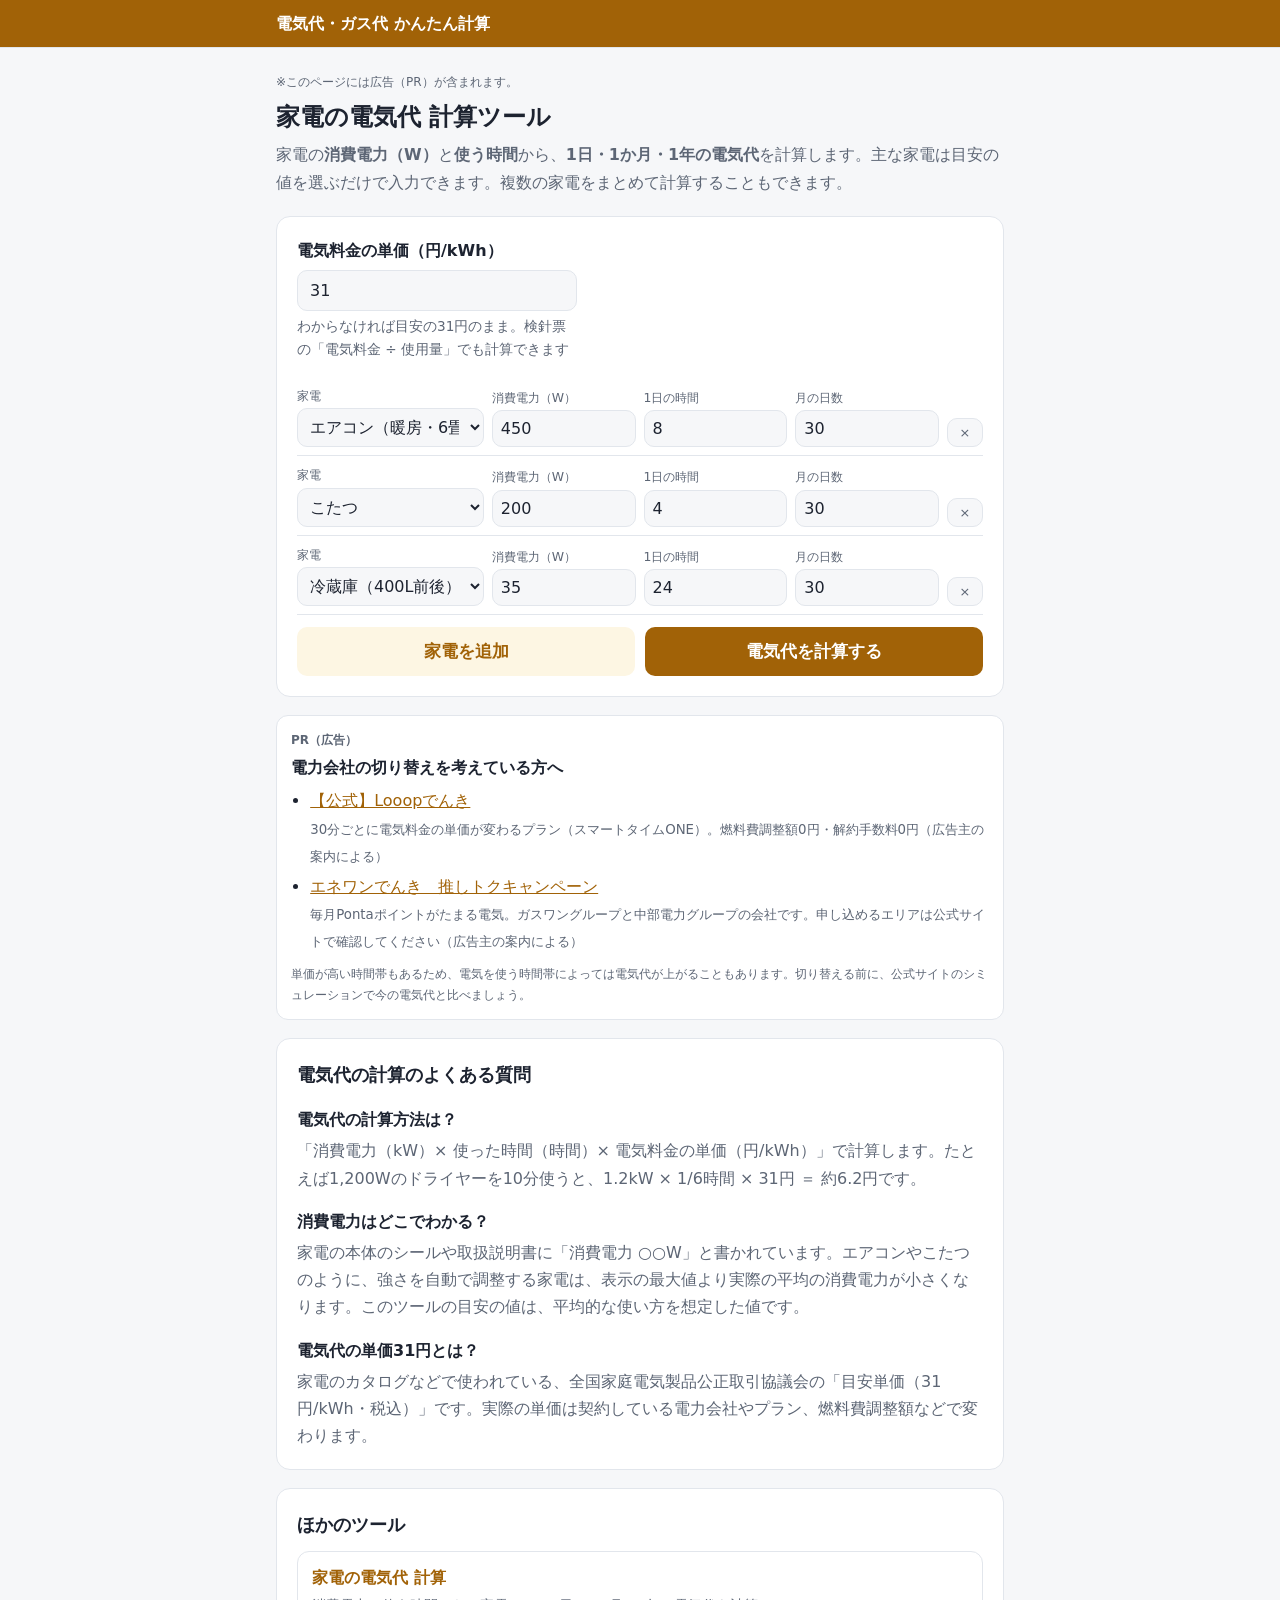
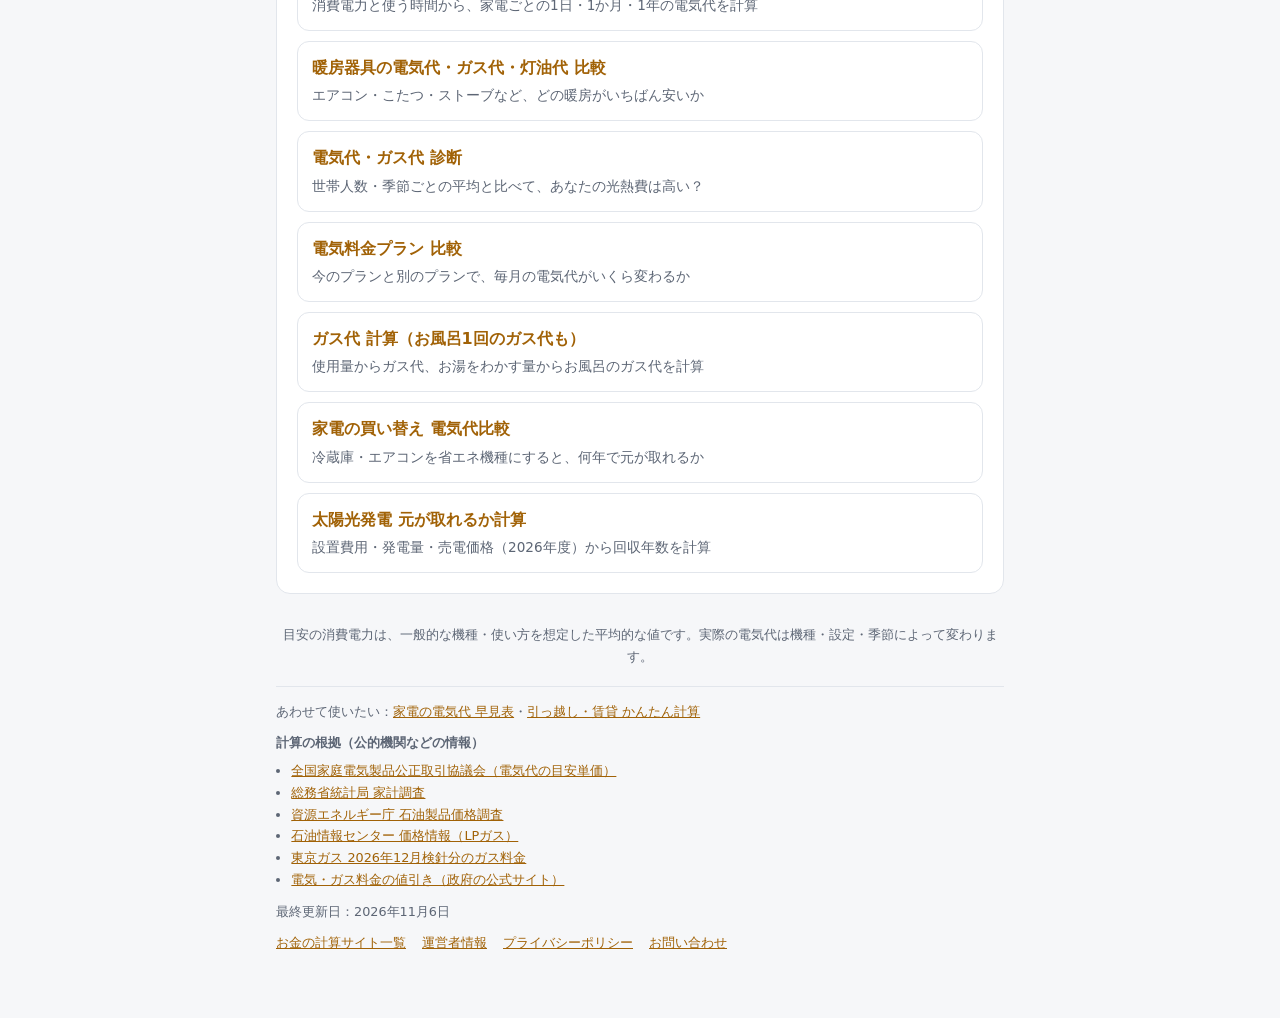
==== commit cb238fd3: "エネワンでんきの広告を掲載 Co-Authored-By: Claude Opus 5.5 <noreply@anthropic.com>" ====
--- a/index.html
+++ b/index.html
@@ -37,7 +37,7 @@
 
   <div class="card" id="result" hidden></div>
 
-  <!--sw-ad--><div class="ad on"><p style="margin:0 0 4px;font-size:.75rem;color:var(--muted);font-weight:700">PR（広告）</p><p style="margin:0 0 6px;font-weight:700">電力会社の切り替えを考えている方へ</p><ul style="margin:0;padding-left:1.2em"><li style="margin:4px 0"><a href="https://px.a8.net/svt/ejp?a8mat=4BEK9C+E51N02+4H9U+BX3J6&id1=denki&id2=top" rel="nofollow sponsored">【公式】Looopでんき</a><img border="0" width="1" height="1" src="https://www15.a8.net/0.gif?a8mat=4BEK9C+E51N02+4H9U+BX3J6" alt=""><br><small style="color:var(--muted)">30分ごとに電気料金の単価が変わるプラン（スマートタイムONE）。燃料費調整額0円・解約手数料0円（広告主の案内による）</small></li></ul><p style="margin:8px 0 0;font-size:.78rem;color:var(--muted)">単価が高い時間帯もあるため、電気を使う時間帯によっては電気代が上がることもあります。切り替える前に、公式サイトのシミュレーションで今の電気代と比べましょう。</p></div><!--/sw-ad-->
+  <!--sw-ad--><div class="ad on"><p style="margin:0 0 4px;font-size:.75rem;color:var(--muted);font-weight:700">PR（広告）</p><p style="margin:0 0 6px;font-weight:700">電力会社の切り替えを考えている方へ</p><ul style="margin:0;padding-left:1.2em"><li style="margin:4px 0"><a href="https://px.a8.net/svt/ejp?a8mat=4BEK9C+E51N02+4H9U+BX3J6&id1=denki&id2=top" rel="nofollow sponsored">【公式】Looopでんき</a><img border="0" width="1" height="1" src="https://www15.a8.net/0.gif?a8mat=4BEK9C+E51N02+4H9U+BX3J6" alt=""><br><small style="color:var(--muted)">30分ごとに電気料金の単価が変わるプラン（スマートタイムONE）。燃料費調整額0円・解約手数料0円（広告主の案内による）</small></li><li style="margin:4px 0"><a href="https://px.a8.net/svt/ejp?a8mat=4BEK9C+E4G7EA+5HS0+5YRHE&id1=denki&id2=top" rel="nofollow sponsored">エネワンでんき　推しトクキャンペーン</a><img border="0" width="1" height="1" src="https://www18.a8.net/0.gif?a8mat=4BEK9C+E4G7EA+5HS0+5YRHE" alt=""><br><small style="color:var(--muted)">毎月Pontaポイントがたまる電気。ガスワングループと中部電力グループの会社です。申し込めるエリアは公式サイトで確認してください（広告主の案内による）</small></li></ul><p style="margin:8px 0 0;font-size:.78rem;color:var(--muted)">単価が高い時間帯もあるため、電気を使う時間帯によっては電気代が上がることもあります。切り替える前に、公式サイトのシミュレーションで今の電気代と比べましょう。</p></div><!--/sw-ad-->
 
   <div class="card faq">
     <h2>電気代の計算のよくある質問</h2>
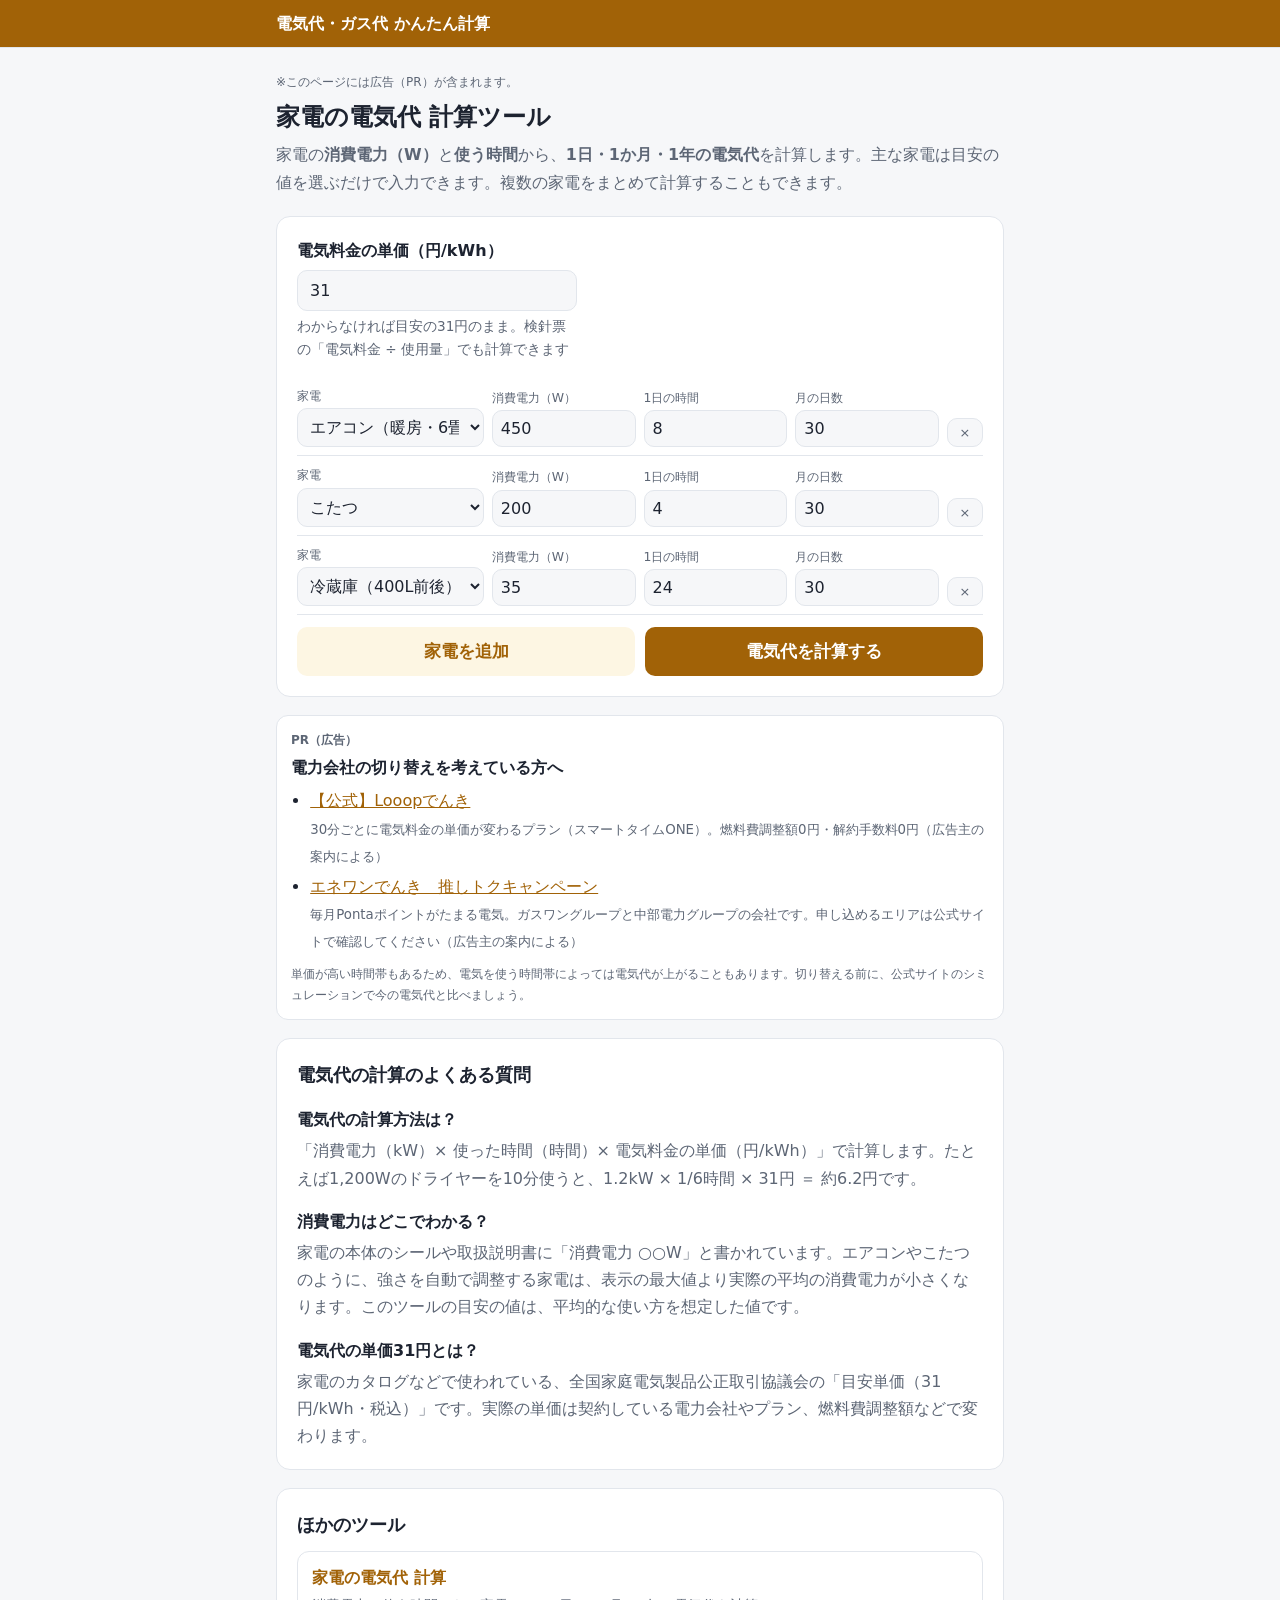
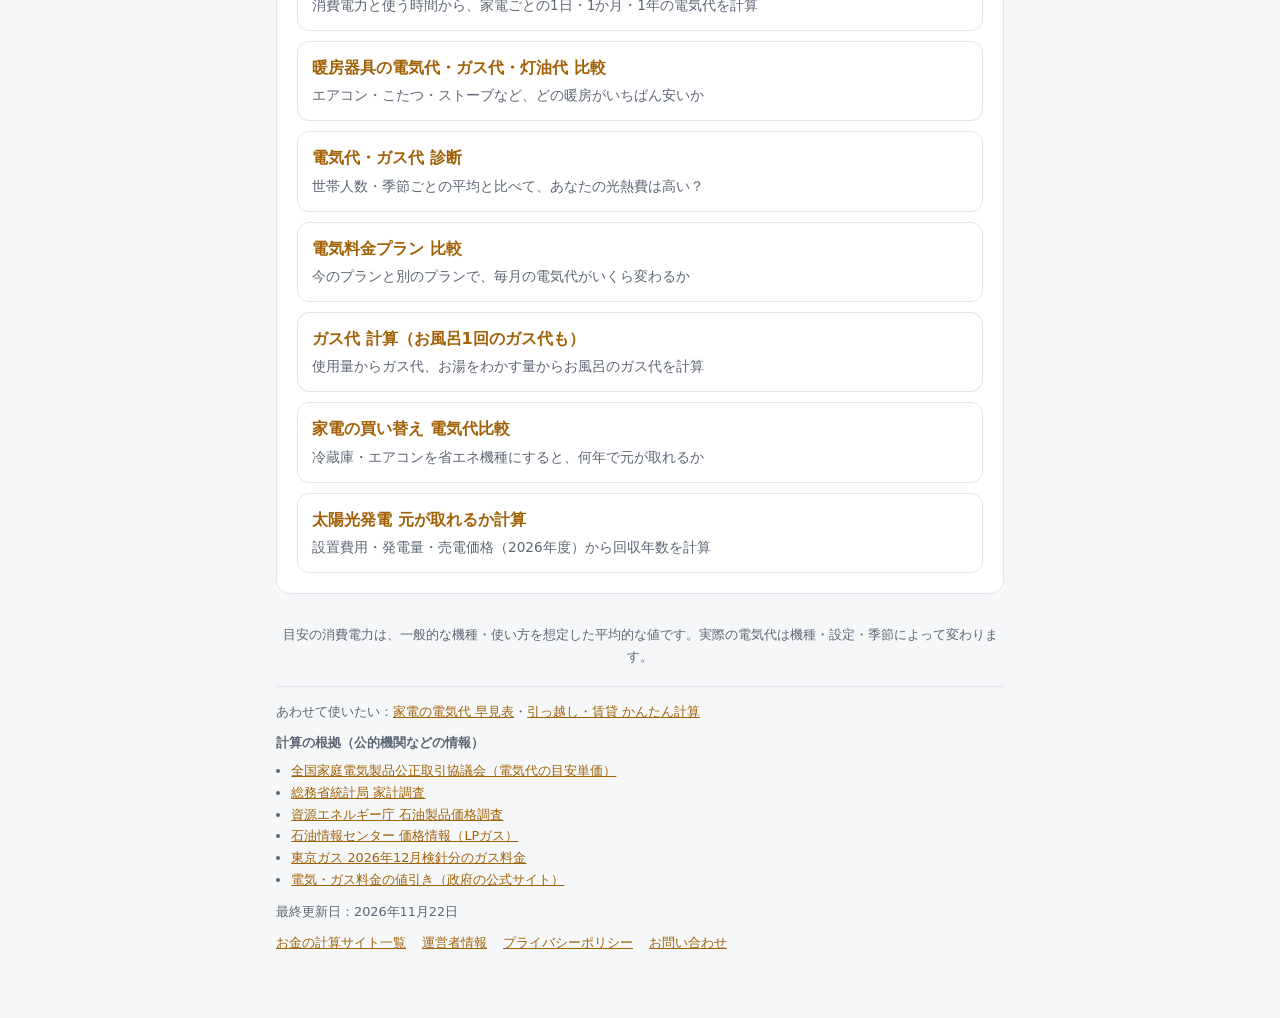
==== commit 48c927ec: "最終更新日を反映 Co-Authored-By: Claude Opus 5.5 <noreply@anthropic.com>" ====
--- a/index.html
+++ b/index.html
@@ -53,7 +53,7 @@
 
   <footer>目安の消費電力は、一般的な機種・使い方を想定した平均的な値です。実際の電気代は機種・設定・季節によって変わります。</footer>
 <!--sw-foot-->
-<div style="font-size:.8rem;color:var(--muted);margin-top:18px;border-top:1px solid var(--line);padding-top:14px"><p style="margin:0 0 10px">あわせて使いたい：<a href="/kaden/">家電の電気代 早見表</a>・<a href="/hikkoshi/">引っ越し・賃貸 かんたん計算</a></p><p style="margin:0 0 6px;font-weight:600">計算の根拠（公的機関などの情報）</p><ul style="margin:0 0 10px;padding-left:1.2em"><li><a href="https://www.eftc.or.jp/" target="_blank" rel="noopener">全国家庭電気製品公正取引協議会（電気代の目安単価）</a></li><li><a href="https://www.stat.go.jp/data/kakei/" target="_blank" rel="noopener">総務省統計局 家計調査</a></li><li><a href="https://www.enecho.meti.go.jp/statistics/petroleum_and_lpgas/pl007/" target="_blank" rel="noopener">資源エネルギー庁 石油製品価格調査</a></li><li><a href="https://oil-info.ieej.or.jp/price/price_ippan_lp_maitsuki.html" target="_blank" rel="noopener">石油情報センター 価格情報（LPガス）</a></li><li><a href="https://www.tokyo-gas.co.jp/news/press/20261029-03.html" target="_blank" rel="noopener">東京ガス 2026年12月検針分のガス料金</a></li><li><a href="https://denkigas-gekihenkanwa.go.jp/" target="_blank" rel="noopener">電気・ガス料金の値引き（政府の公式サイト）</a></li></ul><p style="margin:0 0 10px">最終更新日：2026年11月6日</p><nav style="display:flex;flex-wrap:wrap;gap:6px 16px"><a href="/sites/">お金の計算サイト一覧</a><a href="/about/">運営者情報</a><a href="/privacy/">プライバシーポリシー</a><a href="/contact/">お問い合わせ</a></nav></div>
+<div style="font-size:.8rem;color:var(--muted);margin-top:18px;border-top:1px solid var(--line);padding-top:14px"><p style="margin:0 0 10px">あわせて使いたい：<a href="/kaden/">家電の電気代 早見表</a>・<a href="/hikkoshi/">引っ越し・賃貸 かんたん計算</a></p><p style="margin:0 0 6px;font-weight:600">計算の根拠（公的機関などの情報）</p><ul style="margin:0 0 10px;padding-left:1.2em"><li><a href="https://www.eftc.or.jp/" target="_blank" rel="noopener">全国家庭電気製品公正取引協議会（電気代の目安単価）</a></li><li><a href="https://www.stat.go.jp/data/kakei/" target="_blank" rel="noopener">総務省統計局 家計調査</a></li><li><a href="https://www.enecho.meti.go.jp/statistics/petroleum_and_lpgas/pl007/" target="_blank" rel="noopener">資源エネルギー庁 石油製品価格調査</a></li><li><a href="https://oil-info.ieej.or.jp/price/price_ippan_lp_maitsuki.html" target="_blank" rel="noopener">石油情報センター 価格情報（LPガス）</a></li><li><a href="https://www.tokyo-gas.co.jp/news/press/20261029-03.html" target="_blank" rel="noopener">東京ガス 2026年12月検針分のガス料金</a></li><li><a href="https://denkigas-gekihenkanwa.go.jp/" target="_blank" rel="noopener">電気・ガス料金の値引き（政府の公式サイト）</a></li></ul><p style="margin:0 0 10px">最終更新日：2026年11月22日</p><nav style="display:flex;flex-wrap:wrap;gap:6px 16px"><a href="/sites/">お金の計算サイト一覧</a><a href="/about/">運営者情報</a><a href="/privacy/">プライバシーポリシー</a><a href="/contact/">お問い合わせ</a></nav></div>
 <!--/sw-foot-->
 </div>
 
